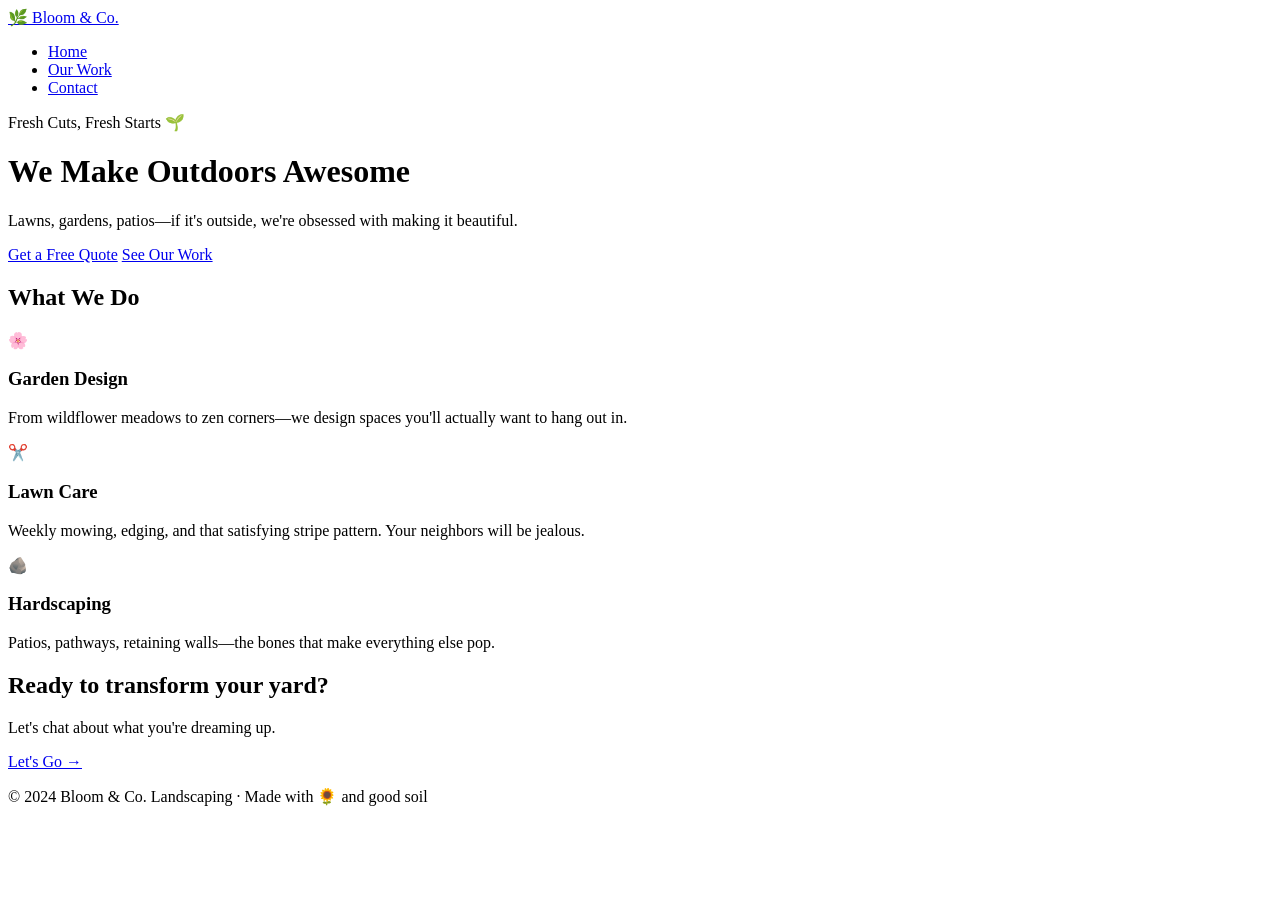
==== index.html @ 4f34bb08 "Add files via upload" ====
<!DOCTYPE html>
<html lang="en">
<head>
  <meta charset="UTF-8">
  <meta name="viewport" content="width=device-width, initial-scale=1.0">
  <title>Bloom & Co. Landscaping</title>
  <link rel="stylesheet" href="styles.css">
</head>
<body>
  <nav class="navbar">
    <a href="index.html" class="logo">🌿 Bloom & Co.</a>
    <ul class="nav-links">
      <li><a href="index.html" class="active">Home</a></li>
      <li><a href="portfolio.html">Our Work</a></li>
      <li><a href="contact.html">Contact</a></li>
    </ul>
  </nav>

  <header class="hero">
    <div class="hero-content">
      <span class="tagline-badge">Fresh Cuts, Fresh Starts 🌱</span>
      <h1>We Make Outdoors <span class="highlight">Awesome</span></h1>
      <p>Lawns, gardens, patios—if it's outside, we're obsessed with making it beautiful.</p>
      <div class="hero-buttons">
        <a href="contact.html" class="btn btn-primary">Get a Free Quote</a>
        <a href="portfolio.html" class="btn btn-secondary">See Our Work</a>
      </div>
    </div>
  </header>

  <section class="services">
    <h2>What We Do</h2>
    <div class="services-grid">
      <div class="service-card">
        <span class="service-icon">🌸</span>
        <h3>Garden Design</h3>
        <p>From wildflower meadows to zen corners—we design spaces you'll actually want to hang out in.</p>
      </div>
      <div class="service-card">
        <span class="service-icon">✂️</span>
        <h3>Lawn Care</h3>
        <p>Weekly mowing, edging, and that satisfying stripe pattern. Your neighbors will be jealous.</p>
      </div>
      <div class="service-card">
        <span class="service-icon">🪨</span>
        <h3>Hardscaping</h3>
        <p>Patios, pathways, retaining walls—the bones that make everything else pop.</p>
      </div>
    </div>
  </section>

  <section class="cta-banner">
    <h2>Ready to transform your yard?</h2>
    <p>Let's chat about what you're dreaming up.</p>
    <a href="contact.html" class="btn btn-primary">Let's Go →</a>
  </section>

  <footer class="footer">
    <p>© 2024 Bloom & Co. Landscaping · Made with 🌻 and good soil</p>
  </footer>
</body>
</html>
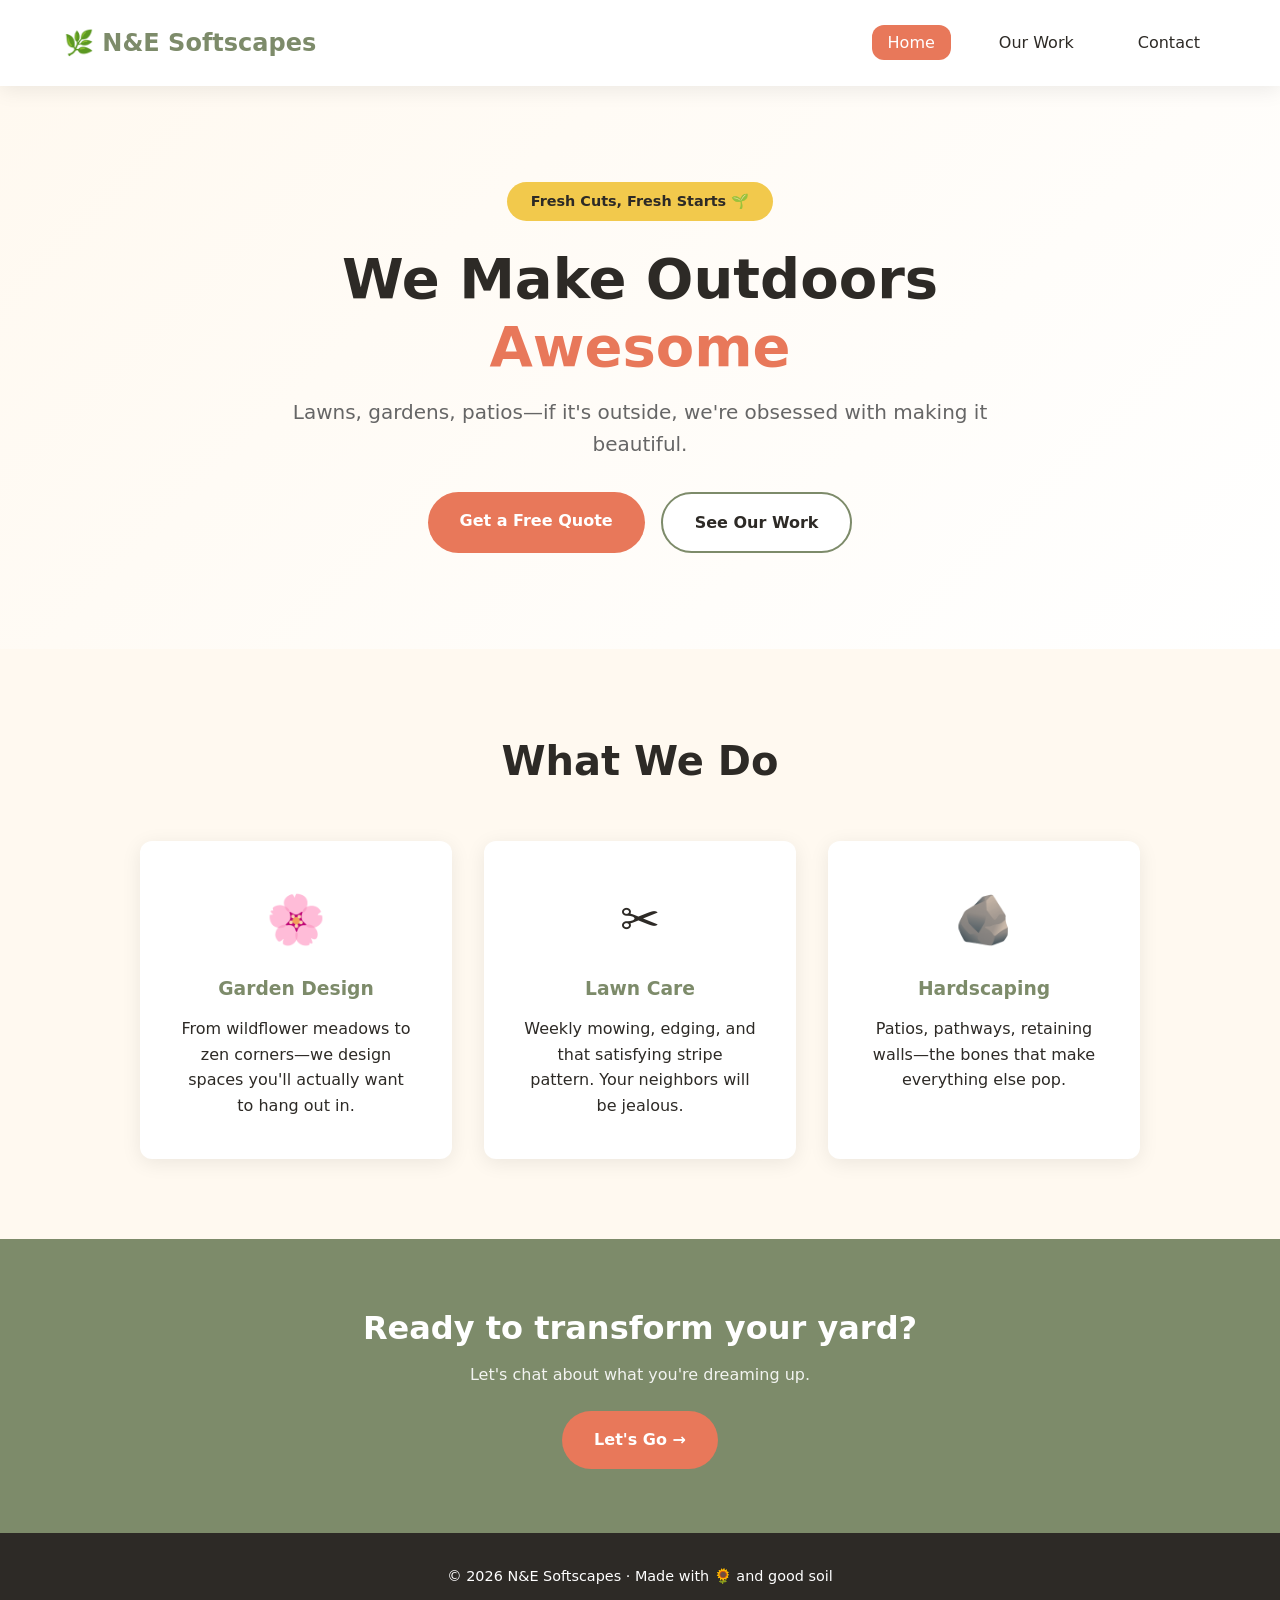
==== commit b72dba5b: "Update index.html" ====
--- a/index.html
+++ b/index.html
@@ -3,12 +3,12 @@
 <head>
   <meta charset="UTF-8">
   <meta name="viewport" content="width=device-width, initial-scale=1.0">
-  <title>Bloom & Co. Landscaping</title>
+  <title>N&E Softscapes</title>
   <link rel="stylesheet" href="styles.css">
 </head>
 <body>
   <nav class="navbar">
-    <a href="index.html" class="logo">🌿 Bloom & Co.</a>
+    <a href="index.html" class="logo">🌿 N&E Softscapes</a>
     <ul class="nav-links">
       <li><a href="index.html" class="active">Home</a></li>
       <li><a href="portfolio.html">Our Work</a></li>
@@ -56,7 +56,7 @@
   </section>
 
   <footer class="footer">
-    <p>© 2024 Bloom & Co. Landscaping · Made with 🌻 and good soil</p>
+    <p>© 2026 N&E Softscapes · Made with 🌻 and good soil</p>
   </footer>
 </body>
 </html>
--- a/styles.css
+++ b/styles.css
@@ -0,0 +1,362 @@
+/* ========== RESET & BASE ========== */
+*, *::before, *::after {
+  box-sizing: border-box;
+  margin: 0;
+  padding: 0;
+}
+
+:root {
+  --primary: #E8785A;
+  --secondary: #F2C94C;
+  --tertiary: #7D8B6A;
+  --light: #FFF9F0;
+  --dark: #2D2A26;
+  --radius: 12px;
+  --shadow: 0 4px 20px rgba(0,0,0,0.08);
+}
+
+body {
+  font-family: 'Segoe UI', system-ui, sans-serif;
+  background: var(--light);
+  color: var(--dark);
+  line-height: 1.6;
+}
+
+a {
+  text-decoration: none;
+  color: inherit;
+}
+
+/* ========== NAVBAR ========== */
+.navbar {
+  display: flex;
+  justify-content: space-between;
+  align-items: center;
+  padding: 1.5rem 5%;
+  background: white;
+  box-shadow: var(--shadow);
+  position: sticky;
+  top: 0;
+  z-index: 100;
+}
+
+.logo {
+  font-size: 1.5rem;
+  font-weight: 700;
+  color: var(--tertiary);
+}
+
+.nav-links {
+  display: flex;
+  list-style: none;
+  gap: 2rem;
+}
+
+.nav-links a {
+  font-weight: 500;
+  padding: 0.5rem 1rem;
+  border-radius: var(--radius);
+  transition: all 0.2s;
+}
+
+.nav-links a:hover,
+.nav-links a.active {
+  background: var(--primary);
+  color: white;
+}
+
+/* ========== BUTTONS ========== */
+.btn {
+  display: inline-block;
+  padding: 1rem 2rem;
+  border-radius: 50px;
+  font-weight: 600;
+  transition: transform 0.2s, box-shadow 0.2s;
+  cursor: pointer;
+  border: none;
+  font-size: 1rem;
+}
+
+.btn:hover {
+  transform: translateY(-2px);
+  box-shadow: 0 6px 20px rgba(0,0,0,0.15);
+}
+
+.btn-primary {
+  background: var(--primary);
+  color: white;
+}
+
+.btn-secondary {
+  background: white;
+  color: var(--dark);
+  border: 2px solid var(--tertiary);
+}
+
+.btn-full {
+  width: 100%;
+}
+
+/* ========== HERO ========== */
+.hero {
+  padding: 6rem 5%;
+  text-align: center;
+  background: linear-gradient(135deg, var(--light) 0%, #fff 100%);
+}
+
+.hero-content {
+  max-width: 700px;
+  margin: 0 auto;
+}
+
+.tagline-badge {
+  display: inline-block;
+  background: var(--secondary);
+  color: var(--dark);
+  padding: 0.5rem 1.5rem;
+  border-radius: 50px;
+  font-weight: 600;
+  font-size: 0.9rem;
+  margin-bottom: 1.5rem;
+}
+
+.hero h1 {
+  font-size: 3.5rem;
+  line-height: 1.2;
+  margin-bottom: 1rem;
+}
+
+.highlight {
+  color: var(--primary);
+}
+
+.hero p {
+  font-size: 1.25rem;
+  color: #666;
+  margin-bottom: 2rem;
+}
+
+.hero-buttons {
+  display: flex;
+  gap: 1rem;
+  justify-content: center;
+  flex-wrap: wrap;
+}
+
+/* ========== SERVICES ========== */
+.services {
+  padding: 5rem 5%;
+  text-align: center;
+}
+
+.services h2 {
+  font-size: 2.5rem;
+  margin-bottom: 3rem;
+}
+
+.services-grid {
+  display: grid;
+  grid-template-columns: repeat(auto-fit, minmax(280px, 1fr));
+  gap: 2rem;
+  max-width: 1000px;
+  margin: 0 auto;
+}
+
+.service-card {
+  background: white;
+  padding: 2.5rem;
+  border-radius: var(--radius);
+  box-shadow: var(--shadow);
+  transition: transform 0.2s;
+}
+
+.service-card:hover {
+  transform: translateY(-5px);
+}
+
+.service-icon {
+  font-size: 3rem;
+  display: block;
+  margin-bottom: 1rem;
+}
+
+.service-card h3 {
+  color: var(--tertiary);
+  margin-bottom: 0.75rem;
+}
+
+/* ========== CTA BANNER ========== */
+.cta-banner {
+  background: var(--tertiary);
+  color: white;
+  text-align: center;
+  padding: 4rem 5%;
+}
+
+.cta-banner h2 {
+  font-size: 2rem;
+  margin-bottom: 0.5rem;
+}
+
+.cta-banner p {
+  margin-bottom: 1.5rem;
+  opacity: 0.9;
+}
+
+/* ========== PAGE HEADERS ========== */
+.page-header {
+  text-align: center;
+  padding: 4rem 5% 3rem;
+}
+
+.page-header h1 {
+  font-size: 3rem;
+  margin-bottom: 0.5rem;
+}
+
+.page-header p {
+  font-size: 1.2rem;
+  color: #666;
+}
+
+/* ========== PORTFOLIO ========== */
+.portfolio-grid {
+  display: grid;
+  grid-template-columns: repeat(auto-fit, minmax(320px, 1fr));
+  gap: 2rem;
+  padding: 2rem 5% 5rem;
+  max-width: 1200px;
+  margin: 0 auto;
+}
+
+.portfolio-item {
+  background: white;
+  border-radius: var(--radius);
+  overflow: hidden;
+  box-shadow: var(--shadow);
+  transition: transform 0.2s;
+}
+
+.portfolio-item:hover {
+  transform: translateY(-5px);
+}
+
+.portfolio-image {
+  height: 220px;
+  display: flex;
+  align-items: center;
+  justify-content: center;
+}
+
+.placeholder-text {
+  color: white;
+  font-weight: 600;
+  opacity: 0.7;
+}
+
+.portfolio-info {
+  padding: 1.5rem;
+}
+
+.project-tag {
+  display: inline-block;
+  background: var(--secondary);
+  color: var(--dark);
+  padding: 0.3rem 0.8rem;
+  border-radius: 50px;
+  font-size: 0.8rem;
+  font-weight: 600;
+  margin-bottom: 0.75rem;
+}
+
+.portfolio-info h3 {
+  margin-bottom: 0.5rem;
+}
+
+/* ========== CONTACT ========== */
+.contact-section {
+  display: grid;
+  grid-template-columns: 1.5fr 1fr;
+  gap: 3rem;
+  padding: 2rem 5% 5rem;
+  max-width: 1000px;
+  margin: 0 auto;
+}
+
+.contact-form {
+  background: white;
+  padding: 2.5rem;
+  border-radius: var(--radius);
+  box-shadow: var(--shadow);
+}
+
+.form-group {
+  margin-bottom: 1.5rem;
+}
+
+.form-group label {
+  display: block;
+  font-weight: 600;
+  margin-bottom: 0.5rem;
+}
+
+.form-group input,
+.form-group select,
+.form-group textarea {
+  width: 100%;
+  padding: 1rem;
+  border: 2px solid #eee;
+  border-radius: var(--radius);
+  font-size: 1rem;
+  font-family: inherit;
+  transition: border-color 0.2s;
+}
+
+.form-group input:focus,
+.form-group select:focus,
+.form-group textarea:focus {
+  outline: none;
+  border-color: var(--primary);
+}
+
+.contact-info {
+  display: flex;
+  flex-direction: column;
+  gap: 1.5rem;
+}
+
+.info-card {
+  background: white;
+  padding: 1.5rem;
+  border-radius: var(--radius);
+  box-shadow: var(--shadow);
+}
+
+.info-card h3 {
+  margin-bottom: 0.5rem;
+  color: var(--tertiary);
+}
+
+/* ========== FOOTER ========== */
+.footer {
+  text-align: center;
+  padding: 2rem 5%;
+  background: var(--dark);
+  color: white;
+  font-size: 0.9rem;
+}
+
+/* ========== RESPONSIVE ========== */
+@media (max-width: 768px) {
+  .hero h1 {
+    font-size: 2.5rem;
+  }
+  
+  .contact-section {
+    grid-template-columns: 1fr;
+  }
+  
+  .nav-links {
+    gap: 1rem;
+  }
+}
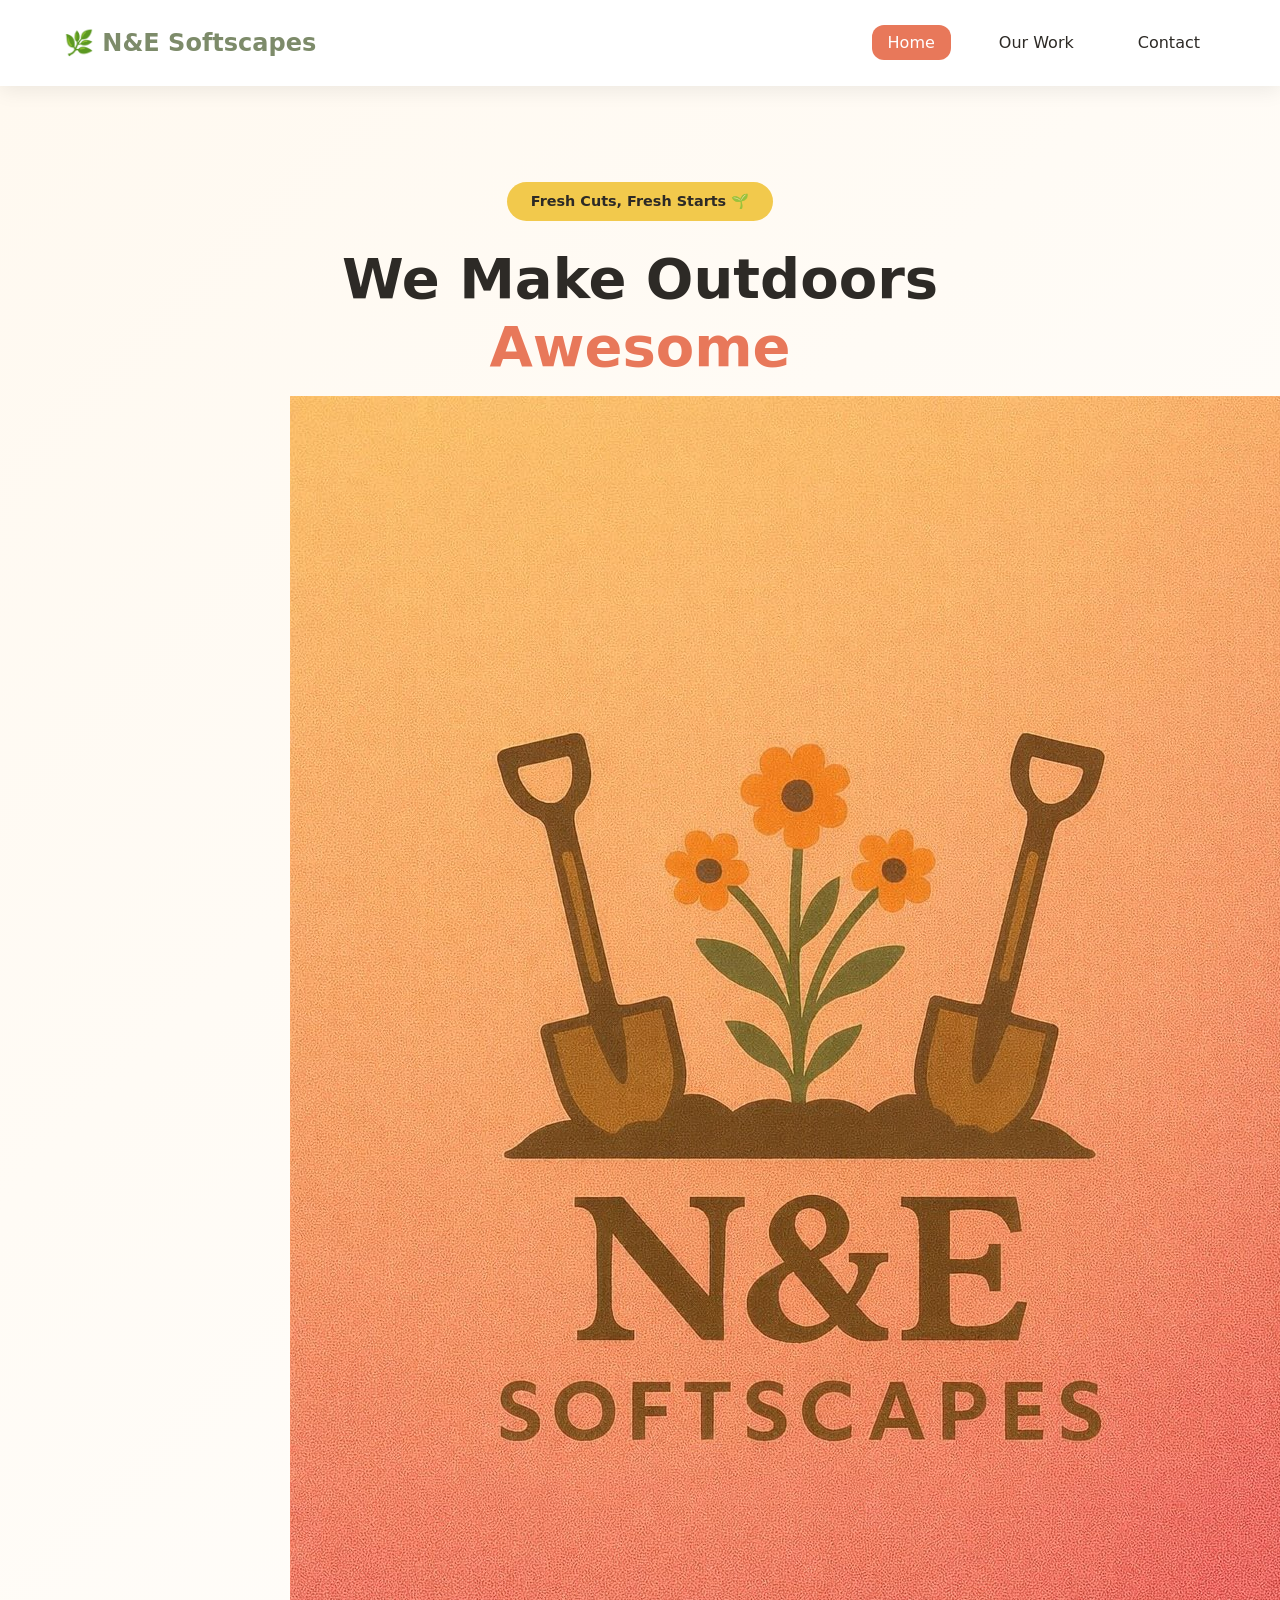
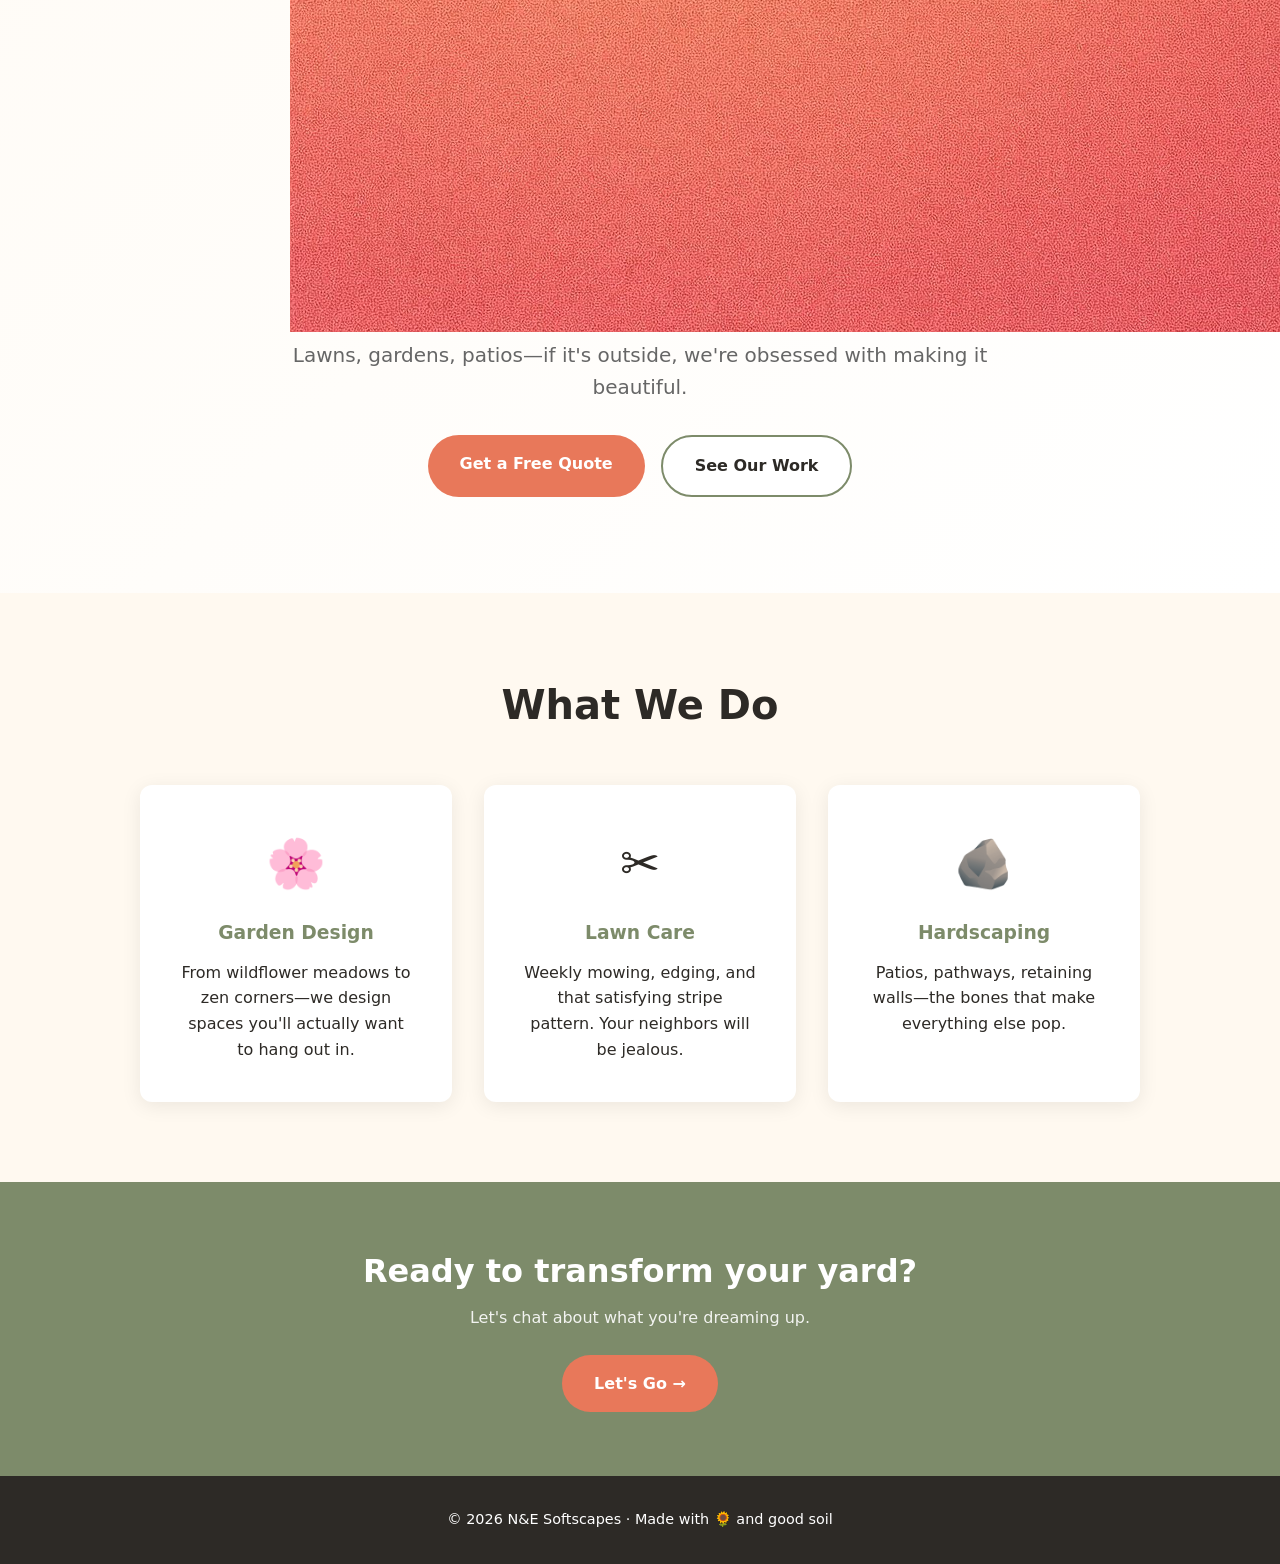
==== commit 58831e02: "Update index.html" ====
--- a/index.html
+++ b/index.html
@@ -20,6 +20,9 @@
     <div class="hero-content">
       <span class="tagline-badge">Fresh Cuts, Fresh Starts 🌱</span>
       <h1>We Make Outdoors <span class="highlight">Awesome</span></h1>
+
+      <img src="images/logo.jpg" alt="N&E Softscapes Logo" class="logo">
+      
       <p>Lawns, gardens, patios—if it's outside, we're obsessed with making it beautiful.</p>
       <div class="hero-buttons">
         <a href="contact.html" class="btn btn-primary">Get a Free Quote</a>
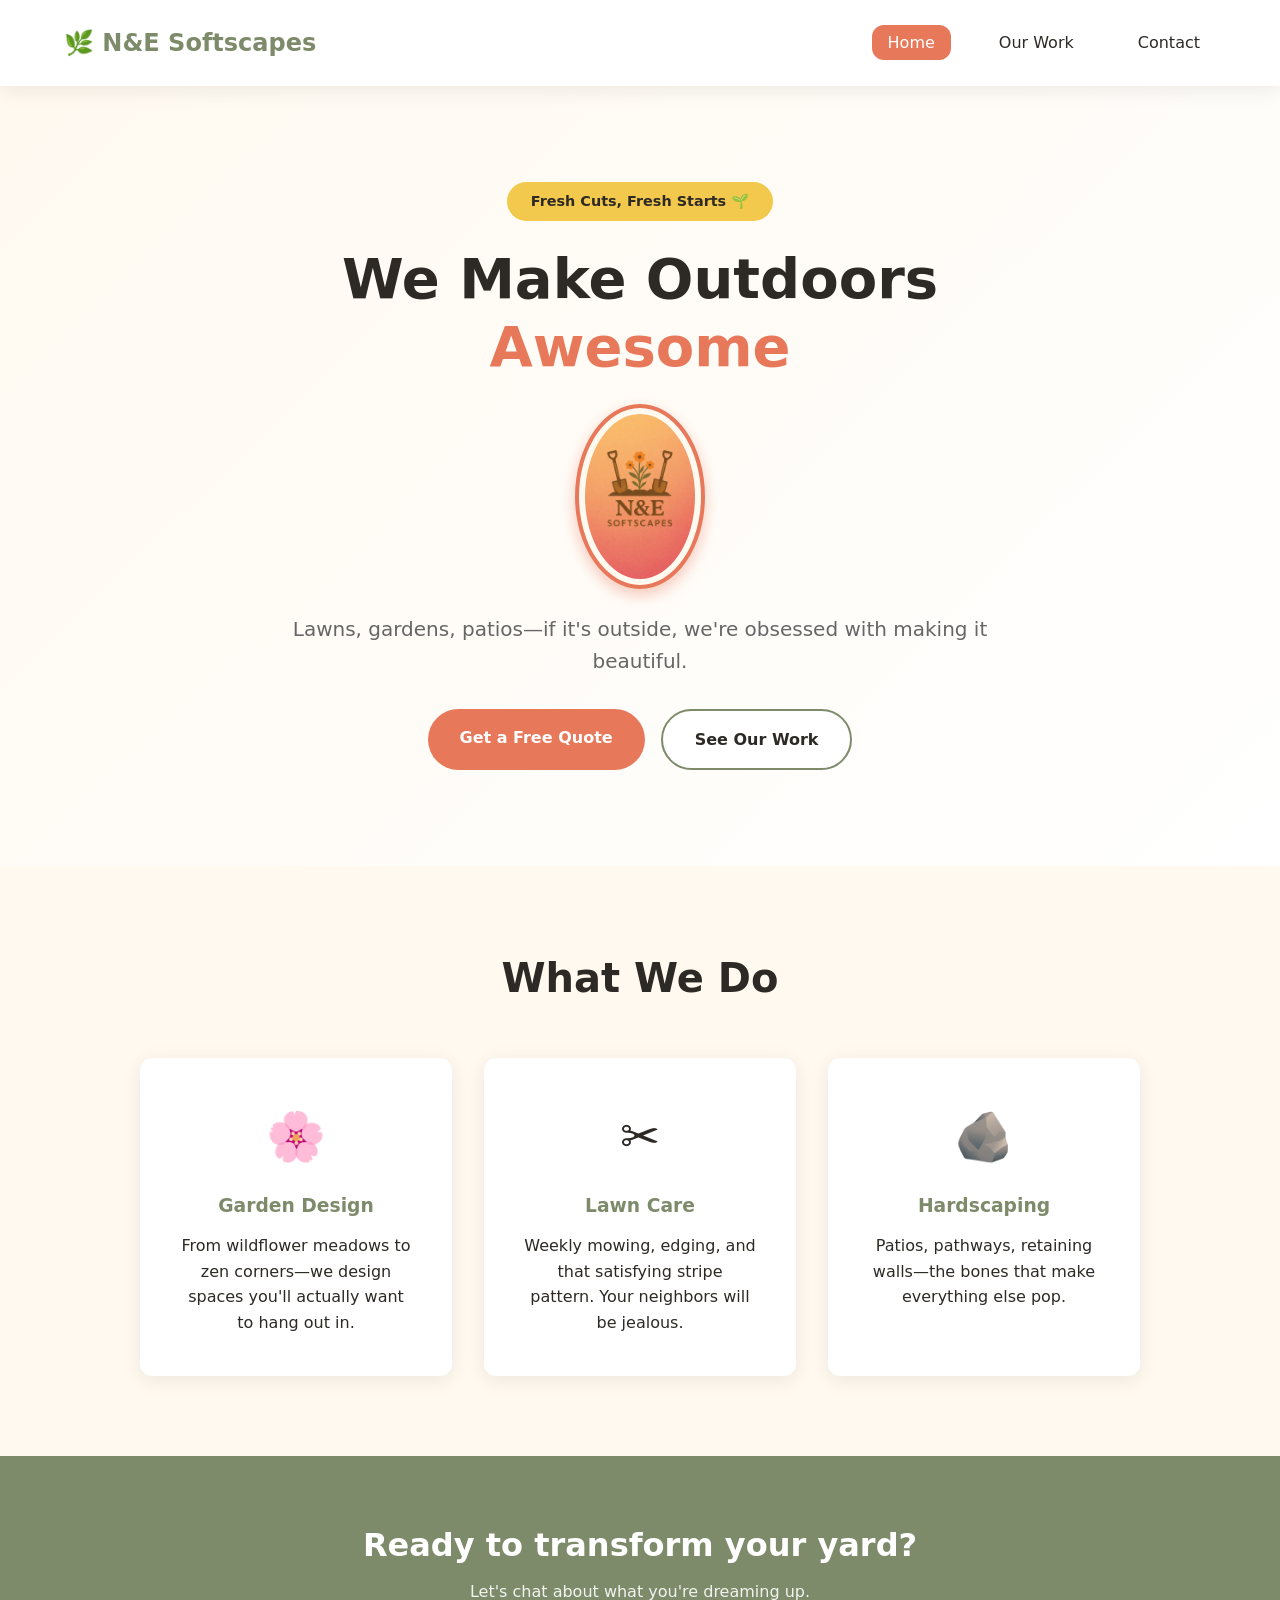
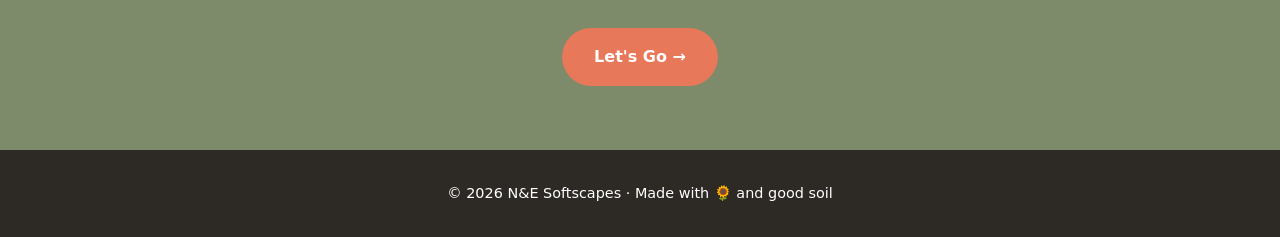
==== commit c389ccce: "Update index.html" ====
--- a/index.html
+++ b/index.html
@@ -8,7 +8,7 @@
 </head>
 <body>
   <nav class="navbar">
-    <a href="index.html" class="logo">🌿 N&E Softscapes</a>
+    <a href="index.html" class="nav-logo">🌿 N&E Softscapes</a>
     <ul class="nav-links">
       <li><a href="index.html" class="active">Home</a></li>
       <li><a href="portfolio.html">Our Work</a></li>
--- a/styles.css
+++ b/styles.css
@@ -40,7 +40,7 @@
   z-index: 100;
 }
 
-.logo {
+.nav-logo {
   font-size: 1.5rem;
   font-weight: 700;
   color: var(--tertiary);
@@ -141,6 +141,23 @@
   gap: 1rem;
   justify-content: center;
   flex-wrap: wrap;
+}
+
+/* ========== HERO LOGO ========== */
+.logo {
+  width: 130px;                   /* perfect size for hero */
+  display: block;                  /* centers using margin auto */
+  margin: 1.5rem auto;             /* space above/below */
+  
+  /* border using primary color */
+  border: 4px solid var(--primary);
+  border-radius: 50%;              /* circular badge effect */
+  padding: 6px;                    /* space between logo and border */
+
+  /* subtle shadow for depth */
+  box-shadow: 0 6px 15px rgba(231, 120, 90, 0.4); /* soft pink-orange glow */
+  
+  background-color: var(--light);  /* matches hero background */
 }
 
 /* ========== SERVICES ========== */
@@ -239,13 +256,16 @@
 
 .portfolio-item:hover {
   transform: translateY(-5px);
+  box-shadow: 0 12px 20px rgba(0,0,0,0.15);
 }
 
 .portfolio-image {
-  height: 220px;
-  display: flex;
-  align-items: center;
-  justify-content: center;
+  width: 100%;
+  max-height: 350px;
+  object-fit: cover;
+  display: flex;
+  margin: 0 auto;
+  border-radius: 8px;
 }
 
 .placeholder-text {
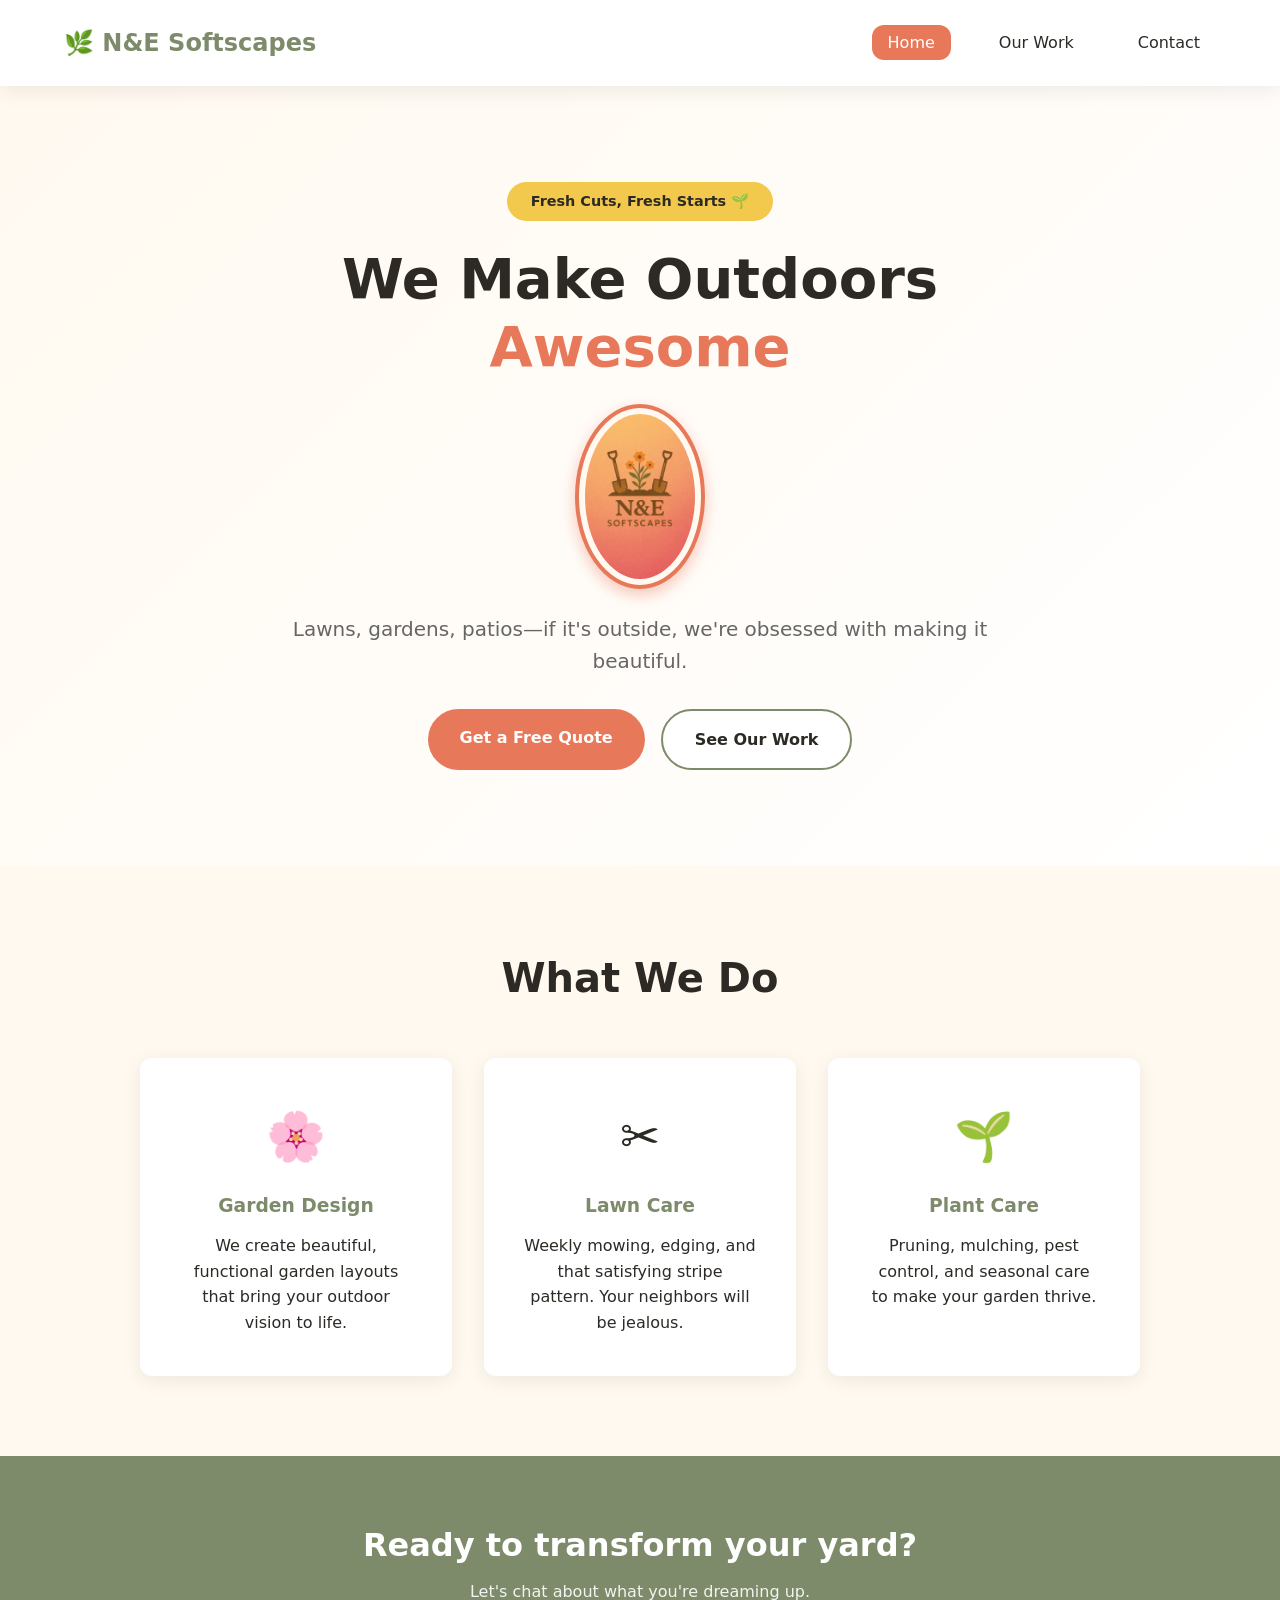
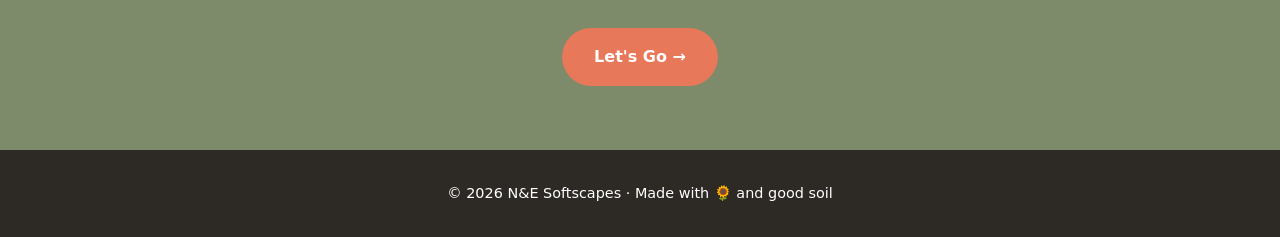
==== commit 5209843f: "Update index.html" ====
--- a/index.html
+++ b/index.html
@@ -37,7 +37,7 @@
       <div class="service-card">
         <span class="service-icon">🌸</span>
         <h3>Garden Design</h3>
-        <p>From wildflower meadows to zen corners—we design spaces you'll actually want to hang out in.</p>
+        <p>We create beautiful, functional garden layouts that bring your outdoor vision to life.</p>
       </div>
       <div class="service-card">
         <span class="service-icon">✂️</span>
@@ -45,10 +45,10 @@
         <p>Weekly mowing, edging, and that satisfying stripe pattern. Your neighbors will be jealous.</p>
       </div>
       <div class="service-card">
-        <span class="service-icon">🪨</span>
-        <h3>Hardscaping</h3>
-        <p>Patios, pathways, retaining walls—the bones that make everything else pop.</p>
-      </div>
+  <span class="service-icon">🌱</span>
+  <h3>Plant Care</h3>
+  <p>Pruning, mulching, pest control, and seasonal care to make your garden thrive.</p>
+</div>
     </div>
   </section>
 
--- a/styles.css
+++ b/styles.css
@@ -40,10 +40,10 @@
   z-index: 100;
 }
 
-.nav-logo {
-  font-size: 1.5rem;
-  font-weight: 700;
-  color: var(--tertiary);
+.nav-logo { 
+  font-size: 1.5rem; 
+  font-weight: 700; color: 
+    var(--tertiary); 
 }
 
 .nav-links {
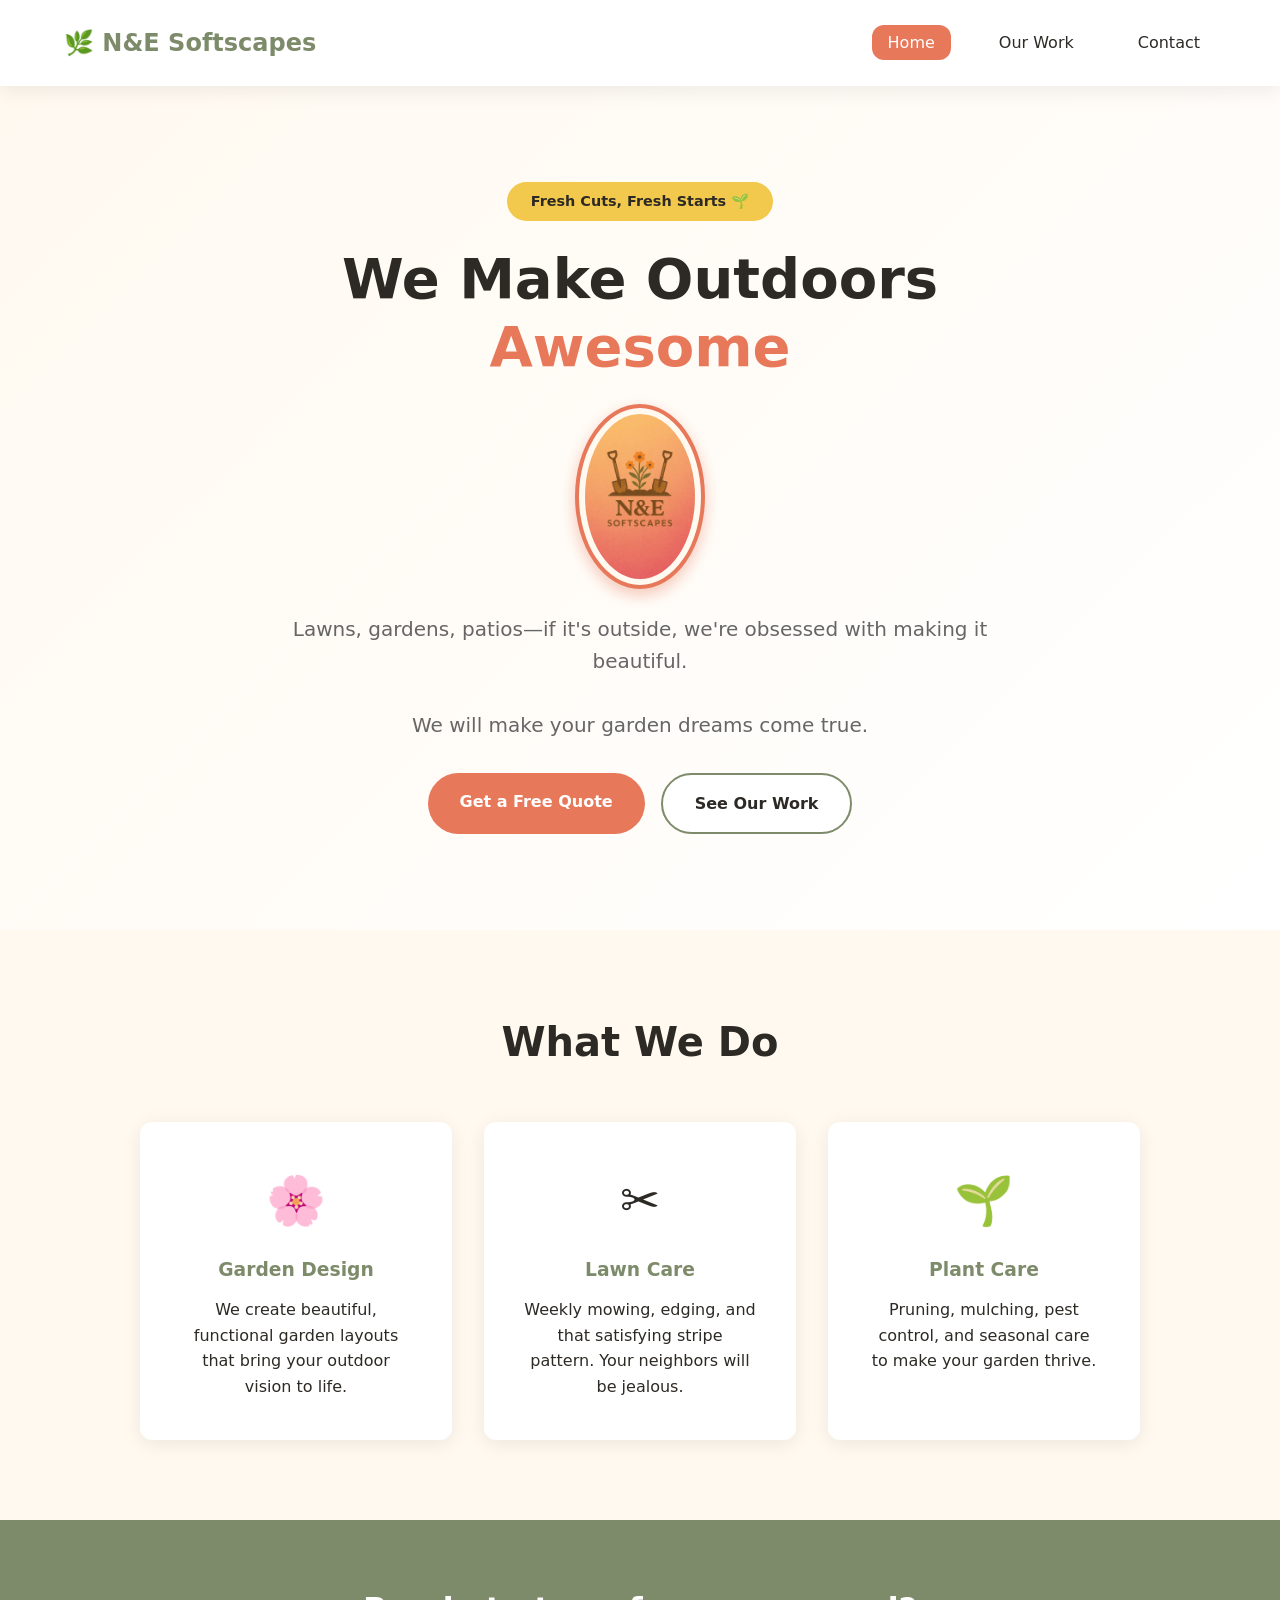
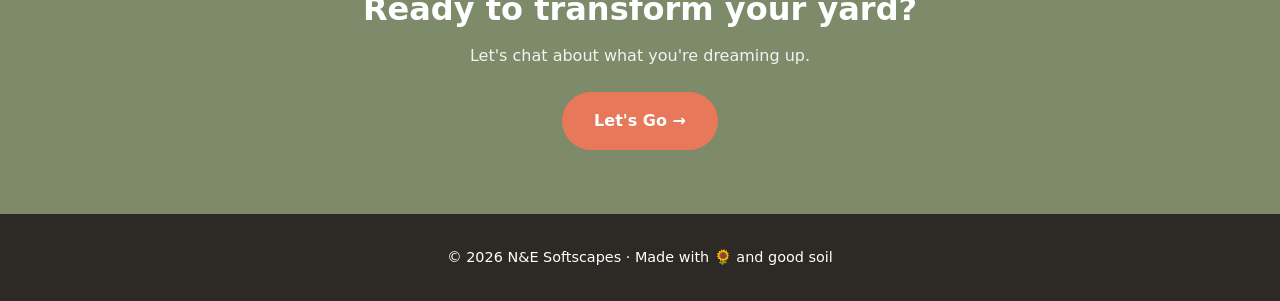
==== commit c41b8a3d: "Update index.html" ====
--- a/index.html
+++ b/index.html
@@ -24,6 +24,7 @@
       <img src="images/logo.jpg" alt="N&E Softscapes Logo" class="logo">
       
       <p>Lawns, gardens, patios—if it's outside, we're obsessed with making it beautiful.</p>
+      <p>We will make your garden dreams come true.</p>
       <div class="hero-buttons">
         <a href="contact.html" class="btn btn-primary">Get a Free Quote</a>
         <a href="portfolio.html" class="btn btn-secondary">See Our Work</a>
